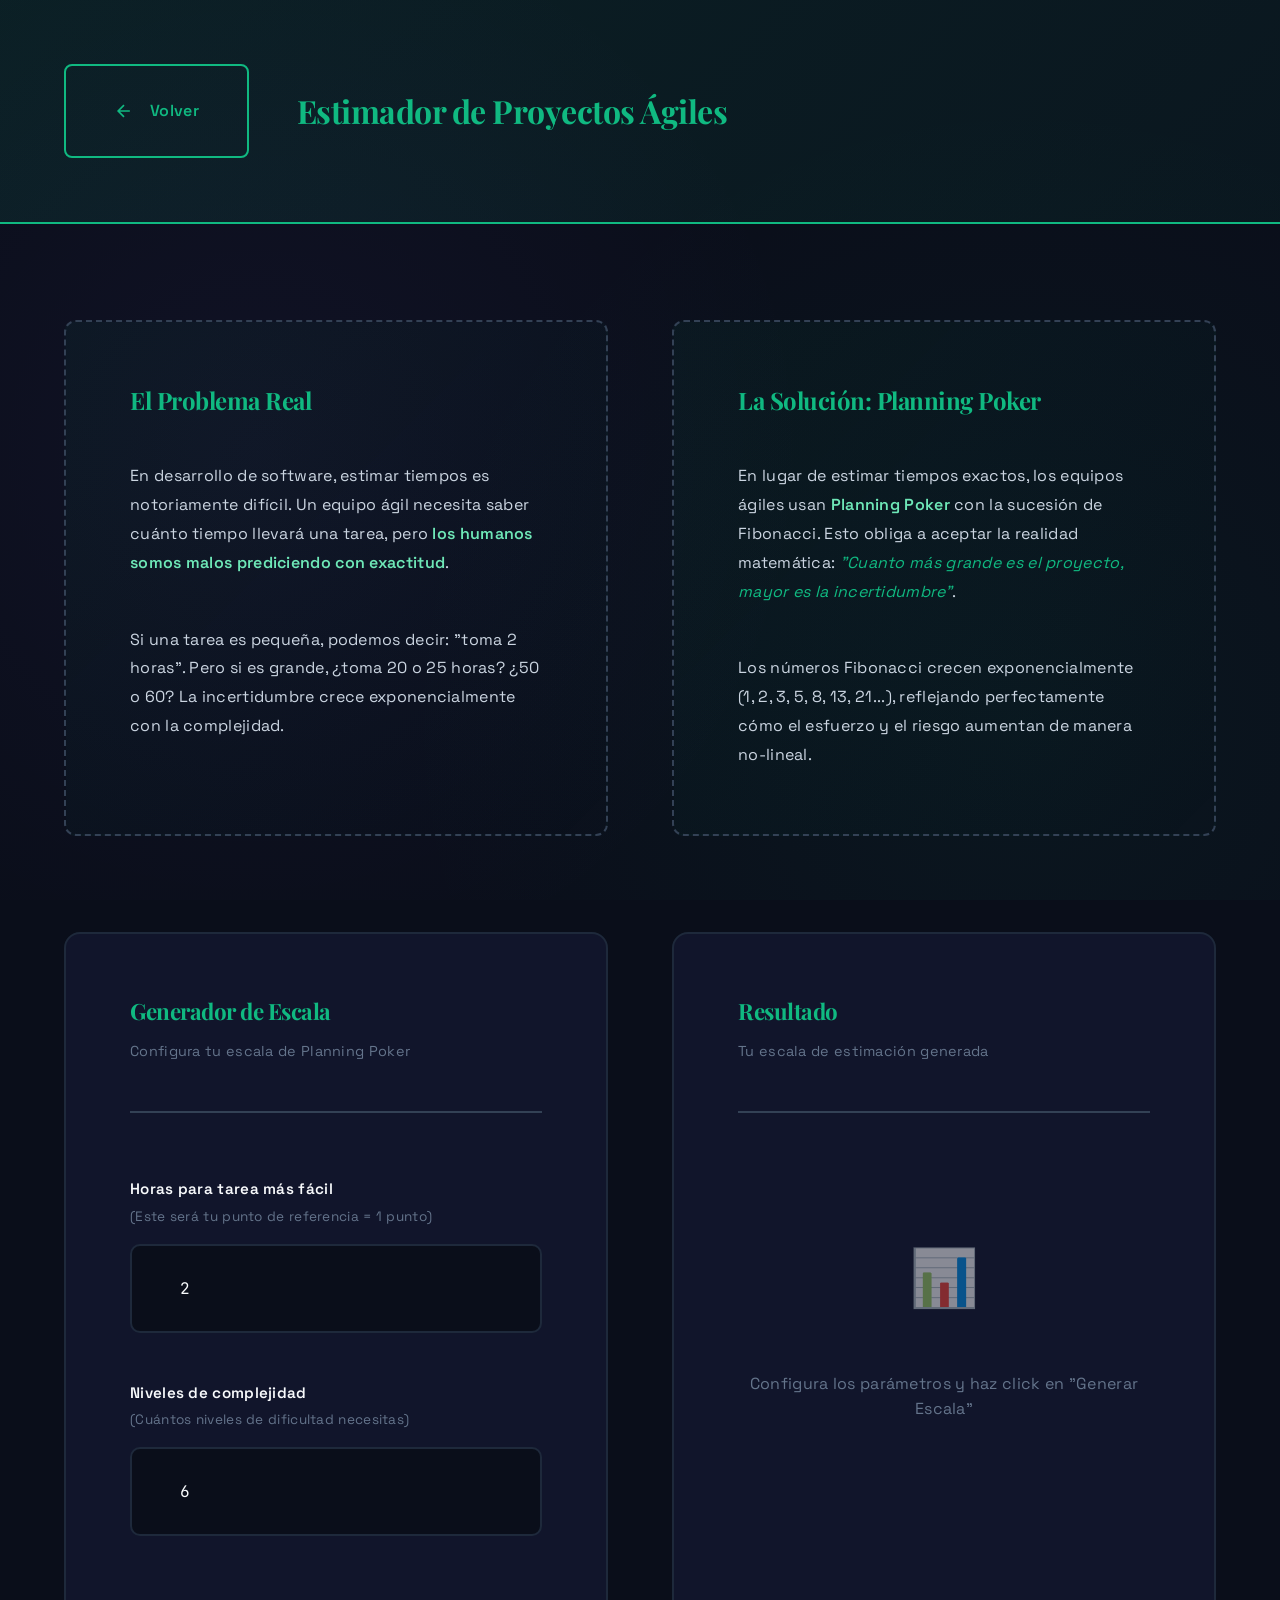
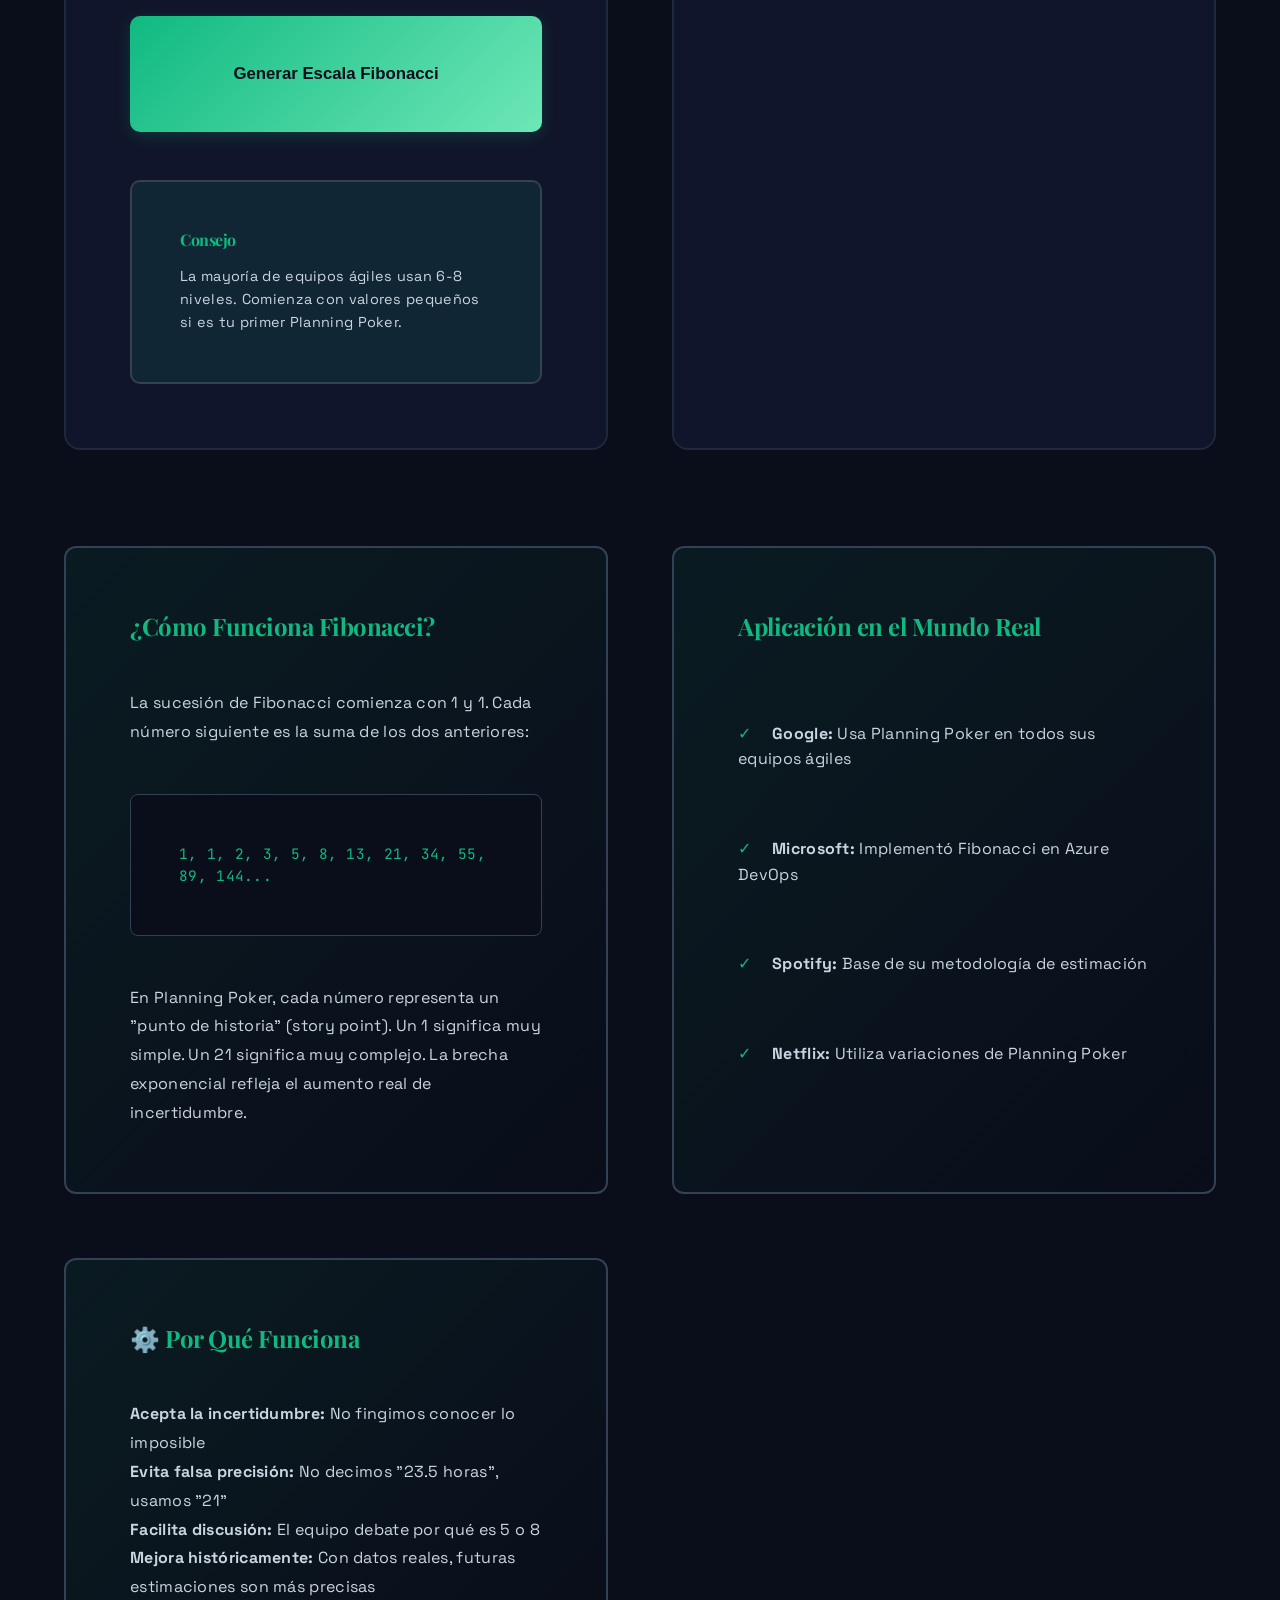
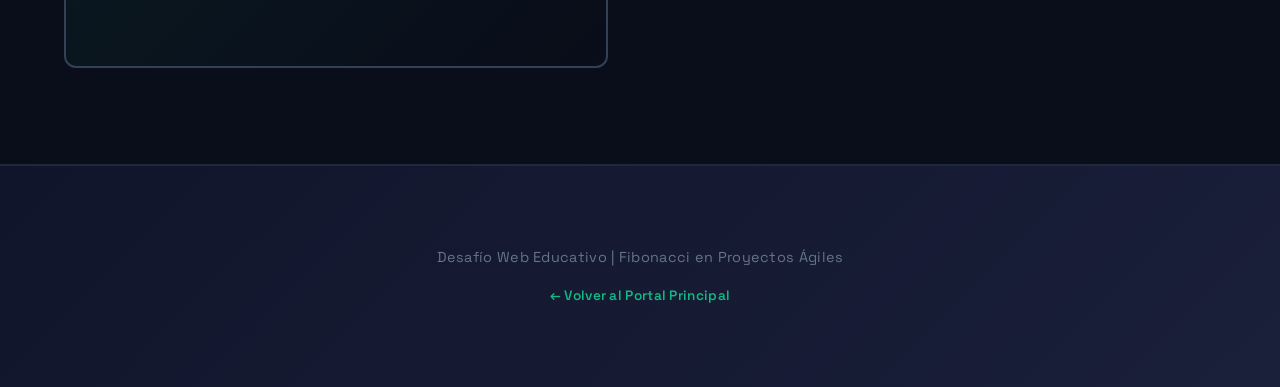
==== fibonacci.html @ 1121958d "Add files via upload" ====
<!DOCTYPE html>
<html lang="es">
<head>
    <!-- Metadatos -->
    <meta charset="UTF-8">
    <meta name="viewport" content="width=device-width, initial-scale=1.0">
    <meta name="description" content="Planificador de proyectos ágiles usando la sucesión de Fibonacci">
    
    <!-- Título -->
    <title>Planificador Ágil - MathVerse</title>
    
    <!-- Estilos -->
    <link rel="stylesheet" href="style.css">
    <link rel="stylesheet" href="fibonacci.css">
    
    <!-- Fonts -->
    <link rel="preconnect" href="https://fonts.googleapis.com">
    <link rel="preconnect" href="https://fonts.gstatic.com" crossorigin>
    <link href="https://fonts.googleapis.com/css2?family=Space+Grotesk:wght@400;600;700&family=JetBrains+Mono:wght@400;600&family=Playfair+Display:wght@700&display=swap" rel="stylesheet">
</head>
<body>
    <div class="page-wrapper">
        <!-- Header con navegación -->
        <header class="subpage-header">
            <a href="index.html" class="btn-back" title="Volver al inicio">
                <svg width="20" height="20" viewBox="0 0 24 24" fill="none" stroke="currentColor" stroke-width="2">
                    <path d="M19 12H5M12 19l-7-7 7-7"/>
                </svg>
                <span>Volver</span>
            </a>
            <h1 class="page-title">Estimador de Proyectos Ágiles</h1>
        </header>

        <!-- Contenido principal -->
        <main class="module-wrapper">
            <!-- Sección de contexto -->
            <section class="context-section">
                <article class="context-box">
                    <h2> El Problema Real</h2>
                    <p>
                        En desarrollo de software, estimar tiempos es notoriamente difícil. Un equipo ágil necesita 
                        saber cuánto tiempo llevará una tarea, pero <strong>los humanos somos malos prediciendo con exactitud</strong>.
                    </p>
                    <p>
                        Si una tarea es pequeña, podemos decir: "toma 2 horas". Pero si es grande, ¿toma 20 o 25 horas? 
                        ¿50 o 60? La incertidumbre crece exponencialmente con la complejidad.
                    </p>
                </article>

                <article class="context-box">
                    <h2> La Solución: Planning Poker</h2>
                    <p>
                        En lugar de estimar tiempos exactos, los equipos ágiles usan <strong>Planning Poker</strong> con la 
                        sucesión de Fibonacci. Esto obliga a aceptar la realidad matemática: 
                        <em>"Cuanto más grande es el proyecto, mayor es la incertidumbre"</em>.
                    </p>
                    <p>
                        Los números Fibonacci crecen exponencialmente (1, 2, 3, 5, 8, 13, 21...), 
                        reflejando perfectamente cómo el esfuerzo y el riesgo aumentan de manera no-lineal.
                    </p>
                </article>
            </section>

            <!-- Área de trabajo -->
            <section class="work-section">
                <!-- Panel de entrada -->
                <div class="input-panel">
                    <div class="panel-header">
                        <h3>Generador de Escala</h3>
                        <p class="panel-subtitle">Configura tu escala de Planning Poker</p>
                    </div>

                    <!-- Formulario -->
                    <form id="agileForm" class="agile-form">
                        <!-- Campo 1: Horas base -->
                        <div class="form-field">
                            <label for="baseHoras">
                                <span class="label-title"> Horas para tarea más fácil</span>
                                <span class="label-hint">(Este será tu punto de referencia = 1 punto)</span>
                            </label>
                            <input 
                                type="number" 
                                id="baseHoras" 
                                value="2" 
                                min="0.5" 
                                max="100" 
                                step="0.5"
                                required
                                placeholder="Ej: 2, 4, 8..."
                                title="Horas que toma la tarea más simple"
                            >
                            <span class="field-error" id="errorBase" style="display: none;"></span>
                        </div>

                        <!-- Campo 2: Niveles de complejidad -->
                        <div class="form-field">
                            <label for="niveles">
                                <span class="label-title"> Niveles de complejidad</span>
                                <span class="label-hint">(Cuántos niveles de dificultad necesitas)</span>
                            </label>
                            <input 
                                type="number" 
                                id="niveles" 
                                value="6" 
                                min="3" 
                                max="12"
                                required
                                placeholder="Entre 3 y 12..."
                                title="Cantidad de niveles Fibonacci a generar"
                            >
                            <span class="field-error" id="errorNiveles" style="display: none;"></span>
                        </div>

                        <!-- Botón de envío -->
                        <button type="button" id="btnCalcular" class="btn-calculate">
                            <span> Generar Escala Fibonacci</span>
                        </button>
                    </form>

                    <!-- Panel informativo -->
                    <div class="info-panel">
                        <h4> Consejo</h4>
                        <p>
                            La mayoría de equipos ágiles usan 6-8 niveles. 
                            Comienza con valores pequeños si es tu primer Planning Poker.
                        </p>
                    </div>
                </div>

                <!-- Panel de resultados -->
                <div class="output-panel">
                    <div class="panel-header">
                        <h3>Resultado</h3>
                        <p class="panel-subtitle">Tu escala de estimación generada</p>
                    </div>

                    <!-- Área de salida -->
                    <div id="resultadoAgile" class="result-area" style="display: none;">
                        <!-- Los resultados se insertan aquí dinámicamente -->
                    </div>

                    <!-- Placeholder cuando no hay resultados -->
                    <div id="placeholderResult" class="result-placeholder">
                        <div class="placeholder-icon">📊</div>
                        <p>Configura los parámetros y haz click en "Generar Escala"</p>
                    </div>
                </div>
            </section>

            <!-- Sección educativa -->
            <section class="education-section">
                <article class="education-box">
                    <h3> ¿Cómo Funciona Fibonacci?</h3>
                    <p>
                        La sucesión de Fibonacci comienza con 1 y 1. Cada número siguiente es la suma de los dos anteriores:
                    </p>
                    <code class="code-block">1, 1, 2, 3, 5, 8, 13, 21, 34, 55, 89, 144...</code>
                    <p style="margin-top: var(--spacing-md);">
                        En Planning Poker, cada número representa un "punto de historia" (story point). 
                        Un 1 significa muy simple. Un 21 significa muy complejo. 
                        La brecha exponencial refleja el aumento real de incertidumbre.
                    </p>
                </article>

                <article class="education-box">
                    <h3> Aplicación en el Mundo Real</h3>
                    <ul class="education-list">
                        <li><strong>Google:</strong> Usa Planning Poker en todos sus equipos ágiles</li>
                        <li><strong>Microsoft:</strong> Implementó Fibonacci en Azure DevOps</li>
                        <li><strong>Spotify:</strong> Base de su metodología de estimación</li>
                        <li><strong>Netflix:</strong> Utiliza variaciones de Planning Poker</li>
                    </ul>
                </article>

                <article class="education-box">
                    <h3>⚙️ Por Qué Funciona</h3>
                    <p>
                          <strong>Acepta la incertidumbre:</strong> No fingimos conocer lo imposible<br>
                          <strong>Evita falsa precisión:</strong> No decimos "23.5 horas", usamos "21"<br>
                          <strong>Facilita discusión:</strong> El equipo debate por qué es 5 o 8<br>
                          <strong>Mejora históricamente:</strong> Con datos reales, futuras estimaciones son más precisas
                    </p>
                </article>
            </section>
        </main>

        <!-- Footer -->
        <footer class="subpage-footer">
            <p>Desafío Web Educativo | Fibonacci en Proyectos Ágiles</p>
            <p style="font-size: 0.85rem; margin-top: 0.5rem;">
                <a href="index.html">← Volver al Portal Principal</a>
            </p>
        </footer>
    </div>

    <!-- Scripts -->
    <script src="fibonacci.js"></script>
</body>
</html>
---- style.css ----
/* ==========================================
   MATHVERSE - ESTILOS GLOBALES
   Diseño moderno y profesional
   ========================================== */

/* Variables CSS - Paleta de colores y estilos */
:root {
    /* Colores de fondo */
    --bg-primary: #0a0e1a;
    --bg-secondary: #11152b;
    --bg-tertiary: #1a1f3a;
    
    /* Colores de acento */
    --accent-fibonacci: #10b981;
    --accent-fibonacci-light: #6ee7b7;
    --accent-primes: #8b5cf6;
    --accent-primes-light: #c4b5fd;
    
    /* Colores de texto */
    --text-primary: #f8fafc;
    --text-secondary: #cbd5e1;
    --text-muted: #64748b;
    
    /* Bordes */
    --border-color: #1e293b;
    --border-light: #334155;
    
    /* Espaciado */
    --spacing-unit: 0.5rem;
    --spacing-xs: calc(var(--spacing-unit) * 2);
    --spacing-sm: calc(var(--spacing-unit) * 4);
    --spacing-md: calc(var(--spacing-unit) * 6);
    --spacing-lg: calc(var(--spacing-unit) * 8);
    --spacing-xl: calc(var(--spacing-unit) * 12);
    
    /* Transiciones */
    --transition-fast: 150ms cubic-bezier(0.4, 0, 0.2, 1);
    --transition-normal: 300ms cubic-bezier(0.4, 0, 0.2, 1);
    --transition-slow: 500ms cubic-bezier(0.4, 0, 0.2, 1);
}

/* Reset y estilos base */
* {
    margin: 0;
    padding: 0;
    box-sizing: border-box;
}

html {
    scroll-behavior: smooth;
}

body {
    background-color: var(--bg-primary);
    color: var(--text-primary);
    font-family: 'Space Grotesk', system-ui, -apple-system, sans-serif;
    font-size: 1rem;
    line-height: 1.6;
    letter-spacing: 0.3px;
    overflow-x: hidden;
    
    /* Fondo con patrón sutil */
    background-image: 
        radial-gradient(circle at 20% 50%, rgba(139, 92, 246, 0.05) 0%, transparent 50%),
        radial-gradient(circle at 80% 80%, rgba(16, 185, 129, 0.05) 0%, transparent 50%);
    background-attachment: fixed;
}

/* Tipografía */
h1, h2, h3, h4, h5, h6 {
    font-family: 'Playfair Display', serif;
    font-weight: 700;
    letter-spacing: -0.5px;
    line-height: 1.2;
}

h1 { font-size: 3.5rem; }
h2 { font-size: 2.2rem; }
h3 { font-size: 1.5rem; }
h4 { font-size: 1.1rem; }

code, pre {
    font-family: 'JetBrains Mono', monospace;
    background-color: var(--bg-secondary);
    color: var(--accent-fibonacci);
}

a {
    color: var(--accent-fibonacci);
    text-decoration: none;
    transition: color var(--transition-fast);
}

a:hover {
    color: var(--accent-fibonacci-light);
}

/* ==========================================
   LAYOUT PRINCIPAL
   ========================================== */

.page-wrapper {
    min-height: 100vh;
    display: flex;
    flex-direction: column;
}

/* Hero Section */
.hero-section {
    position: relative;
    padding: var(--spacing-xl) var(--spacing-lg);
    min-height: 60vh;
    display: flex;
    align-items: center;
    justify-content: center;
    overflow: hidden;
    border-bottom: 2px solid var(--border-color);
}

.hero-background {
    position: absolute;
    top: 0;
    left: 0;
    right: 0;
    bottom: 0;
    
    /* Gradientes animados */
    background: linear-gradient(
        135deg,
        rgba(139, 92, 246, 0.1) 0%,
        rgba(16, 185, 129, 0.1) 100%
    );
    
    /* Efecto de movimiento */
    animation: gradientFlow 15s ease infinite;
    z-index: -1;
}

@keyframes gradientFlow {
    0%, 100% { 
        background-position: 0% 50%;
        filter: brightness(1);
    }
    50% { 
        background-position: 100% 50%;
        filter: brightness(1.1);
    }
}

.hero-content {
    text-align: center;
    max-width: 900px;
    z-index: 1;
    animation: fadeInUp 0.8s ease-out;
}

@keyframes fadeInUp {
    from {
        opacity: 0;
        transform: translateY(30px);
    }
    to {
        opacity: 1;
        transform: translateY(0);
    }
}

.main-title {
    font-size: 4rem;
    margin-bottom: var(--spacing-xs);
    background: linear-gradient(135deg, var(--accent-fibonacci), var(--accent-primes));
    -webkit-background-clip: text;
    -webkit-text-fill-color: transparent;
    background-clip: text;
    transition: transform var(--transition-normal);
}

.main-title:hover {
    transform: scale(1.05);
}

.hero-subtitle {
    font-size: 1.5rem;
    color: var(--text-secondary);
    margin-bottom: var(--spacing-sm);
    font-weight: 600;
}

.hero-description {
    font-size: 1.05rem;
    color: var(--text-muted);
    max-width: 600px;
    margin: 0 auto;
    line-height: 1.8;
}

/* ==========================================
   SECCIÓN DE HERRAMIENTAS
   ========================================== */

.tools-section {
    flex: 1;
    padding: var(--spacing-xl) var(--spacing-lg);
    max-width: 1400px;
    margin: 0 auto;
    width: 100%;
}

.intro-block {
    text-align: center;
    margin-bottom: var(--spacing-xl);
    padding: var(--spacing-lg);
    background: linear-gradient(135deg, rgba(139, 92, 246, 0.05), rgba(16, 185, 129, 0.05));
    border: 1px solid var(--border-light);
    border-radius: 12px;
    animation: fadeInUp 0.8s ease-out 0.2s both;
}

.intro-block h2 {
    margin-bottom: var(--spacing-md);
    color: var(--text-primary);
}

.intro-block p {
    font-size: 1.1rem;
    color: var(--text-secondary);
    max-width: 700px;
    margin: 0 auto;
    line-height: 1.8;
}

/* Grid de Herramientas */
.tools-grid {
    display: grid;
    grid-template-columns: repeat(auto-fit, minmax(480px, 1fr));
    gap: var(--spacing-lg);
    margin-bottom: var(--spacing-xl);
}

@media (max-width: 1024px) {
    .tools-grid {
        grid-template-columns: 1fr;
    }
}

/* Cards de Herramientas */
.tool-card {
    display: flex;
    flex-direction: column;
    background: linear-gradient(135deg, var(--bg-secondary) 0%, var(--bg-tertiary) 100%);
    border: 2px solid var(--border-color);
    border-radius: 16px;
    padding: var(--spacing-lg);
    transition: all var(--transition-normal);
    animation: fadeInUp 0.8s ease-out 0.3s both;
    position: relative;
    overflow: hidden;
}

.tool-card::before {
    content: '';
    position: absolute;
    top: -50%;
    right: -50%;
    width: 100%;
    height: 100%;
    background: radial-gradient(circle, rgba(255,255,255,0.05) 0%, transparent 70%);
    opacity: 0;
    transition: opacity var(--transition-normal);
    z-index: 1;
}

.tool-card:hover {
    transform: translateY(-8px);
    border-color: currentColor;
}

.tool-card:hover::before {
    opacity: 1;
}

.tool-card.card-fibonacci {
    --accent-color: var(--accent-fibonacci);
    color: var(--text-primary);
}

.tool-card.card-fibonacci:hover {
    box-shadow: 0 20px 40px rgba(16, 185, 129, 0.15);
    border-color: var(--accent-fibonacci);
}

.tool-card.card-primes {
    --accent-color: var(--accent-primes);
    color: var(--text-primary);
}

.tool-card.card-primes:hover {
    box-shadow: 0 20px 40px rgba(139, 92, 246, 0.15);
    border-color: var(--accent-primes);
}

/* Header de Card */
.card-header {
    display: flex;
    align-items: center;
    gap: var(--spacing-md);
    margin-bottom: var(--spacing-md);
    padding-bottom: var(--spacing-md);
    border-bottom: 1px solid var(--border-light);
    position: relative;
    z-index: 2;
}

.card-icon {
    font-size: 3rem;
    font-weight: bold;
    opacity: 0.9;
}

.card-header h3 {
    margin: 0;
    font-size: 1.8rem;
}

/* Contenido de Card */
.card-content {
    flex: 1;
    margin-bottom: var(--spacing-md);
    position: relative;
    z-index: 2;
}

.problem-title,
.solution-title {
    font-size: 0.95rem;
    font-weight: 600;
    color: var(--accent-color);
    margin-top: var(--spacing-md);
    margin-bottom: var(--spacing-xs);
    text-transform: uppercase;
    letter-spacing: 1px;
}

.problem-title {
    margin-top: 0;
}

.problem-description,
.solution-description {
    font-size: 0.95rem;
    color: var(--text-secondary);
    line-height: 1.8;
    margin-bottom: var(--spacing-sm);
}

/* Lista de características */
.features-list {
    display: flex;
    gap: var(--spacing-sm);
    flex-wrap: wrap;
    margin-top: var(--spacing-md);
}

.feature {
    display: inline-block;
    padding: var(--spacing-xs) var(--spacing-sm);
    background-color: rgba(139, 92, 246, 0.1);
    border: 1px solid var(--accent-color);
    border-radius: 8px;
    font-size: 0.85rem;
    color: var(--accent-color);
    font-weight: 500;
}

.card-fibonacci .feature {
    background-color: rgba(16, 185, 129, 0.1);
    border-color: var(--accent-fibonacci);
    color: var(--accent-fibonacci);
}

.card-primes .feature {
    background-color: rgba(139, 92, 246, 0.1);
    border-color: var(--accent-primes);
    color: var(--accent-primes);
}

/* Botón de acción */
.card-action {
    display: inline-flex;
    align-items: center;
    justify-content: center;
    gap: var(--spacing-xs);
    padding: var(--spacing-sm) var(--spacing-md);
    border-radius: 10px;
    font-weight: 600;
    font-size: 1rem;
    transition: all var(--transition-fast);
    border: none;
    cursor: pointer;
    position: relative;
    z-index: 2;
    width: 100%;
    text-align: center;
}

.btn-fibonacci {
    background: var(--accent-fibonacci);
    color: var(--bg-primary);
}

.btn-fibonacci:hover {
    background: var(--accent-fibonacci-light);
    transform: translateX(4px);
    box-shadow: 0 10px 20px rgba(16, 185, 129, 0.3);
}

.btn-primes {
    background: var(--accent-primes);
    color: #fff;
}

.btn-primes:hover {
    background: var(--accent-primes-light);
    transform: translateX(4px);
    box-shadow: 0 10px 20px rgba(139, 92, 246, 0.3);
}

/* ==========================================
   FOOTER
   ========================================== */

.footer-section {
    background: linear-gradient(135deg, var(--bg-secondary) 0%, var(--bg-tertiary) 100%);
    border-top: 2px solid var(--border-color);
    padding: var(--spacing-xl) var(--spacing-lg);
    margin-top: auto;
}

.footer-content {
    max-width: 1400px;
    margin: 0 auto var(--spacing-lg);
}

.footer-content h3 {
    text-align: center;
    margin-bottom: var(--spacing-lg);
    background: linear-gradient(135deg, var(--accent-fibonacci), var(--accent-primes));
    -webkit-background-clip: text;
    -webkit-text-fill-color: transparent;
    background-clip: text;
}

.concepts-grid {
    display: grid;
    grid-template-columns: repeat(auto-fit, minmax(280px, 1fr));
    gap: var(--spacing-md);
}

.concept-box {
    padding: var(--spacing-md);
    background-color: rgba(139, 92, 246, 0.05);
    border: 1px solid var(--border-light);
    border-radius: 10px;
    transition: all var(--transition-normal);
}

.concept-box:hover {
    background-color: rgba(139, 92, 246, 0.1);
    border-color: var(--accent-primes);
    transform: translateY(-4px);
}

.concept-box h4 {
    color: var(--accent-fibonacci);
    margin-bottom: var(--spacing-xs);
}

.concept-box p {
    color: var(--text-secondary);
    font-size: 0.95rem;
    line-height: 1.6;
}

.footer-bottom {
    text-align: center;
    padding-top: var(--spacing-md);
    border-top: 1px solid var(--border-light);
    color: var(--text-muted);
    font-size: 0.9rem;
}

.footer-bottom p {
    margin: var(--spacing-xs) 0;
}

.footer-bottom strong {
    color: var(--text-secondary);
}

/* ==========================================
   RESPONSIVIDAD
   ========================================== */

@media (max-width: 768px) {
    :root {
        font-size: 0.95rem;
    }
    
    h1 { font-size: 2.5rem; }
    h2 { font-size: 1.8rem; }
    h3 { font-size: 1.3rem; }
    
    .hero-section {
        padding: var(--spacing-lg) var(--spacing-md);
        min-height: 50vh;
    }
    
    .main-title {
        font-size: 2.5rem;
    }
    
    .hero-subtitle {
        font-size: 1.2rem;
    }
    
    .tools-section {
        padding: var(--spacing-lg) var(--spacing-md);
    }
    
    .tools-grid {
        grid-template-columns: 1fr;
        gap: var(--spacing-md);
    }
    
    .tool-card {
        padding: var(--spacing-md);
    }
}

@media (max-width: 480px) {
    h1 { font-size: 2rem; }
    h2 { font-size: 1.5rem; }
    
    .hero-section {
        padding: var(--spacing-md) var(--spacing-sm);
        min-height: 45vh;
    }
    
    .main-title {
        font-size: 2rem;
    }
    
    .hero-subtitle {
        font-size: 1rem;
    }
    
    .hero-description {
        font-size: 0.95rem;
    }
    
    .tools-section {
        padding: var(--spacing-md) var(--spacing-sm);
    }
    
    .intro-block {
        padding: var(--spacing-md);
    }
    
    .tool-card {
        padding: var(--spacing-md);
        gap: var(--spacing-md);
    }
    
    .card-header {
        flex-wrap: wrap;
        gap: var(--spacing-sm);
    }
    
    .card-action {
        padding: var(--spacing-sm) var(--spacing-md);
    }
    
    .features-list {
        justify-content: center;
    }
    
    .footer-content h3 {
        margin-bottom: var(--spacing-md);
    }
}

/* ==========================================
   ACCESIBILIDAD
   ========================================== */

@media (prefers-reduced-motion: reduce) {
    * {
        animation-duration: 0.01ms !important;
        animation-iteration-count: 1 !important;
        transition-duration: 0.01ms !important;
    }
}

/* Focus visible para navegación por teclado */
a:focus-visible,
button:focus-visible {
    outline: 2px solid var(--accent-fibonacci);
    outline-offset: 2px;
}

/* Modo oscuro (por defecto en este proyecto) */
@media (prefers-color-scheme: dark) {
    /* Los estilos ya están optimizados para modo oscuro */
}
---- fibonacci.css ----
/* ==========================================
   FIBONACCI - ESTILOS ESPECÍFICOS
   Diseño de página de módulo
   ========================================== */

/* Variables específicas de Fibonacci */
:root {
    --accent-module: #10b981;
    --accent-module-light: #6ee7b7;
}

/* ==========================================
   HEADER DE SUBPÁGINA
   ========================================== */

.subpage-header {
    background: linear-gradient(135deg, rgba(16, 185, 129, 0.1), rgba(16, 185, 129, 0.05));
    border-bottom: 2px solid var(--accent-module);
    padding: var(--spacing-lg) var(--spacing-lg);
    display: flex;
    align-items: center;
    gap: var(--spacing-md);
}

.btn-back {
    display: inline-flex;
    align-items: center;
    gap: var(--spacing-xs);
    padding: var(--spacing-sm) var(--spacing-md);
    background-color: transparent;
    border: 2px solid var(--accent-module);
    border-radius: 8px;
    color: var(--accent-module);
    font-weight: 600;
    transition: all var(--transition-fast);
    cursor: pointer;
    text-decoration: none;
    white-space: nowrap;
}

.btn-back:hover {
    background-color: var(--accent-module);
    color: var(--bg-primary);
    transform: translateX(-4px);
}

.page-title {
    flex: 1;
    margin: 0;
    color: var(--accent-module);
    font-size: 2rem;
}

@media (max-width: 768px) {
    .subpage-header {
        flex-direction: column;
        align-items: flex-start;
        padding: var(--spacing-md) var(--spacing-md);
    }
    
    .page-title {
        font-size: 1.5rem;
    }
}

/* ==========================================
   CONTENEDOR DE MÓDULO
   ========================================== */

.module-wrapper {
    max-width: 1400px;
    margin: 0 auto;
    padding: var(--spacing-xl) var(--spacing-lg);
    width: 100%;
    flex: 1;
}

@media (max-width: 768px) {
    .module-wrapper {
        padding: var(--spacing-lg) var(--spacing-md);
    }
}

/* ==========================================
   SECCIÓN DE CONTEXTO
   ========================================== */

.context-section {
    display: grid;
    grid-template-columns: repeat(auto-fit, minmax(400px, 1fr));
    gap: var(--spacing-lg);
    margin-bottom: var(--spacing-xl);
}

@media (max-width: 900px) {
    .context-section {
        grid-template-columns: 1fr;
    }
}

.context-box {
    background: linear-gradient(135deg, rgba(16, 185, 129, 0.05), transparent);
    border: 2px dashed var(--border-light);
    border-radius: 12px;
    padding: var(--spacing-lg);
    animation: fadeInUp 0.8s ease-out;
}

.context-box h2 {
    color: var(--accent-module);
    margin-bottom: var(--spacing-md);
    font-size: 1.5rem;
}

.context-box p {
    color: var(--text-secondary);
    line-height: 1.8;
    margin-bottom: var(--spacing-md);
}

.context-box p:last-child {
    margin-bottom: 0;
}

.context-box strong {
    color: var(--accent-module-light);
    font-weight: 600;
}

.context-box em {
    color: var(--accent-module);
    font-style: italic;
}

/* ==========================================
   SECCIÓN DE TRABAJO (Entrada + Salida)
   ========================================== */

.work-section {
    display: grid;
    grid-template-columns: 1fr 1fr;
    gap: var(--spacing-lg);
    margin-bottom: var(--spacing-xl);
    animation: fadeInUp 0.8s ease-out 0.2s both;
}

@media (max-width: 1024px) {
    .work-section {
        grid-template-columns: 1fr;
    }
}

/* Paneles generales */
.input-panel,
.output-panel {
    background: var(--bg-secondary);
    border: 2px solid var(--border-color);
    border-radius: 16px;
    padding: var(--spacing-lg);
    transition: all var(--transition-normal);
}

.input-panel:hover,
.output-panel:hover {
    border-color: var(--accent-module);
    box-shadow: 0 10px 30px rgba(16, 185, 129, 0.1);
}

/* Header de panel */
.panel-header {
    margin-bottom: var(--spacing-lg);
    padding-bottom: var(--spacing-md);
    border-bottom: 2px solid var(--border-light);
}

.panel-header h3 {
    margin: 0 0 var(--spacing-xs) 0;
    color: var(--accent-module);
    font-size: 1.4rem;
}

.panel-subtitle {
    margin: 0;
    color: var(--text-muted);
    font-size: 0.9rem;
}

/* ==========================================
   FORMULARIO
   ========================================== */

.agile-form {
    display: flex;
    flex-direction: column;
    gap: var(--spacing-md);
}

.form-field {
    display: flex;
    flex-direction: column;
    gap: var(--spacing-xs);
}

.form-field label {
    display: flex;
    flex-direction: column;
    gap: 0.25rem;
}

.label-title {
    font-weight: 600;
    color: var(--text-primary);
    font-size: 0.95rem;
}

.label-hint {
    font-size: 0.85rem;
    color: var(--text-muted);
    font-weight: 400;
}

.form-field input {
    padding: var(--spacing-sm) var(--spacing-md);
    background-color: var(--bg-primary);
    border: 2px solid var(--border-color);
    border-radius: 10px;
    color: var(--text-primary);
    font-family: 'JetBrains Mono', monospace;
    font-size: 1rem;
    transition: all var(--transition-fast);
    outline: none;
}

.form-field input:focus {
    border-color: var(--accent-module);
    box-shadow: 0 0 0 3px rgba(16, 185, 129, 0.1);
}

.form-field input:invalid {
    border-color: #ef4444;
}

/* Mensaje de error */
.field-error {
    font-size: 0.85rem;
    color: #ef4444;
    margin-top: -0.25rem;
    font-weight: 500;
}

/* ==========================================
   BOTÓN DE CÁLCULO
   ========================================== */

#btnCalcular {
    padding: var(--spacing-md) var(--spacing-lg);
    background: linear-gradient(135deg, var(--accent-module), var(--accent-module-light));
    color: var(--bg-primary);
    border: none;
    border-radius: 10px;
    font-weight: 700;
    font-size: 1.05rem;
    cursor: pointer;
    transition: all var(--transition-fast);
    margin-top: var(--spacing-sm);
    box-shadow: 0 4px 15px rgba(16, 185, 129, 0.2);
}

#btnCalcular:hover {
    transform: translateY(-2px);
    box-shadow: 0 6px 20px rgba(16, 185, 129, 0.3);
}

#btnCalcular:active {
    transform: translateY(0);
}

#btnCalcular:disabled {
    opacity: 0.5;
    cursor: not-allowed;
}

/* ==========================================
   PANEL INFORMATIVO
   ========================================== */

.info-panel {
    background-color: rgba(16, 185, 129, 0.1);
    border: 2px solid var(--border-light);
    border-radius: 10px;
    padding: var(--spacing-md);
    margin-top: var(--spacing-md);
}

.info-panel h4 {
    color: var(--accent-module);
    margin-bottom: var(--spacing-xs);
    font-size: 1rem;
}

.info-panel p {
    color: var(--text-secondary);
    font-size: 0.9rem;
    line-height: 1.6;
    margin: 0;
}

/* ==========================================
   ÁREA DE RESULTADOS
   ========================================== */

.result-area {
    animation: slideIn 0.4s ease-out;
}

@keyframes slideIn {
    from {
        opacity: 0;
        transform: translateY(20px);
    }
    to {
        opacity: 1;
        transform: translateY(0);
    }
}

/* Placeholder de resultado */
.result-placeholder {
    display: flex;
    flex-direction: column;
    align-items: center;
    justify-content: center;
    min-height: 300px;
    color: var(--text-muted);
    text-align: center;
}

.placeholder-icon {
    font-size: 3.5rem;
    margin-bottom: var(--spacing-md);
    opacity: 0.5;
}

.result-placeholder p {
    font-size: 1rem;
    margin: 0;
}

/* ==========================================
   TABLA DE RESULTADOS
   ========================================== */

.escala-tabla {
    width: 100%;
    margin-bottom: var(--spacing-md);
}

.escala-header {
    display: grid;
    grid-template-columns: 1.5fr 1fr;
    gap: var(--spacing-md);
    padding: var(--spacing-md);
    background-color: rgba(16, 185, 129, 0.1);
    border-bottom: 2px solid var(--accent-module);
    border-radius: 8px 8px 0 0;
    font-weight: 700;
    color: var(--accent-module);
    margin-bottom: 0;
}

.escala-row {
    display: grid;
    grid-template-columns: 1.5fr 1fr;
    gap: var(--spacing-md);
    padding: var(--spacing-md);
    border-bottom: 1px solid var(--border-light);
    align-items: center;
}

.escala-row:last-child {
    border-bottom: none;
    border-radius: 0 0 8px 8px;
    background-color: rgba(16, 185, 129, 0.05);
}

.escala-row:hover {
    background-color: rgba(16, 185, 129, 0.1);
}

.escala-label {
    color: var(--text-secondary);
    font-weight: 600;
}

.escala-valor {
    text-align: right;
    font-family: 'JetBrains Mono', monospace;
    color: var(--accent-module);
    font-weight: 700;
    font-size: 1.1rem;
}

/* ==========================================
   CAJA DE EXPLICACIÓN
   ========================================== */

.explanation-box {
    background-color: rgba(16, 185, 129, 0.08);
    border-left: 4px solid var(--accent-module);
    padding: var(--spacing-md);
    margin-top: var(--spacing-md);
    border-radius: 0 8px 8px 0;
}

.explanation-box h4 {
    color: var(--accent-module);
    margin-bottom: var(--spacing-xs);
    font-size: 0.95rem;
    text-transform: uppercase;
    letter-spacing: 1px;
}

.explanation-box p {
    color: var(--text-secondary);
    font-size: 0.9rem;
    line-height: 1.7;
    margin-bottom: var(--spacing-xs);
}

.explanation-box p:last-child {
    margin-bottom: 0;
}

/* ==========================================
   SECCIÓN EDUCATIVA
   ========================================== */

.education-section {
    display: grid;
    grid-template-columns: repeat(auto-fit, minmax(350px, 1fr));
    gap: var(--spacing-lg);
    animation: fadeInUp 0.8s ease-out 0.4s both;
}

@media (max-width: 900px) {
    .education-section {
        grid-template-columns: 1fr;
    }
}

.education-box {
    background: linear-gradient(135deg, rgba(16, 185, 129, 0.08), transparent);
    border: 2px solid var(--border-light);
    border-radius: 12px;
    padding: var(--spacing-lg);
    transition: all var(--transition-normal);
}

.education-box:hover {
    border-color: var(--accent-module);
    transform: translateY(-4px);
}

.education-box h3 {
    color: var(--accent-module);
    margin-bottom: var(--spacing-md);
}

.education-box p {
    color: var(--text-secondary);
    line-height: 1.8;
    margin-bottom: var(--spacing-md);
}

.education-box p:last-child {
    margin-bottom: 0;
}

/* Bloque de código */
.code-block {
    display: block;
    background-color: var(--bg-primary);
    padding: var(--spacing-md);
    border-radius: 8px;
    overflow-x: auto;
    margin: var(--spacing-md) 0;
    border: 1px solid var(--border-light);
    color: var(--accent-module);
    font-size: 0.9rem;
    line-height: 1.5;
}

/* Lista educativa */
.education-list {
    list-style: none;
    padding: 0;
    margin: var(--spacing-md) 0 0 0;
}

.education-list li {
    padding: var(--spacing-sm) 0;
    color: var(--text-secondary);
    line-height: 1.6;
}

.education-list li:before {
    content: '✓ ';
    color: var(--accent-module);
    font-weight: bold;
    margin-right: var(--spacing-xs);
}

/* ==========================================
   FOOTER DE SUBPÁGINA
   ========================================== */

.subpage-footer {
    background: linear-gradient(135deg, var(--bg-secondary) 0%, var(--bg-tertiary) 100%);
    border-top: 2px solid var(--border-color);
    padding: var(--spacing-lg);
    text-align: center;
    color: var(--text-muted);
    font-size: 0.9rem;
    margin-top: auto;
}

.subpage-footer p {
    margin: var(--spacing-xs) 0;
}

.subpage-footer a {
    color: var(--accent-module);
    text-decoration: none;
    font-weight: 600;
    transition: color var(--transition-fast);
}

.subpage-footer a:hover {
    color: var(--accent-module-light);
}

/* ==========================================
   RESPONSIVIDAD
   ========================================== */

@media (max-width: 768px) {
    .work-section {
        grid-template-columns: 1fr;
    }
    
    .escala-header,
    .escala-row {
        grid-template-columns: 1fr;
    }
    
    .escala-valor {
        text-align: left;
        order: -1;
    }
}
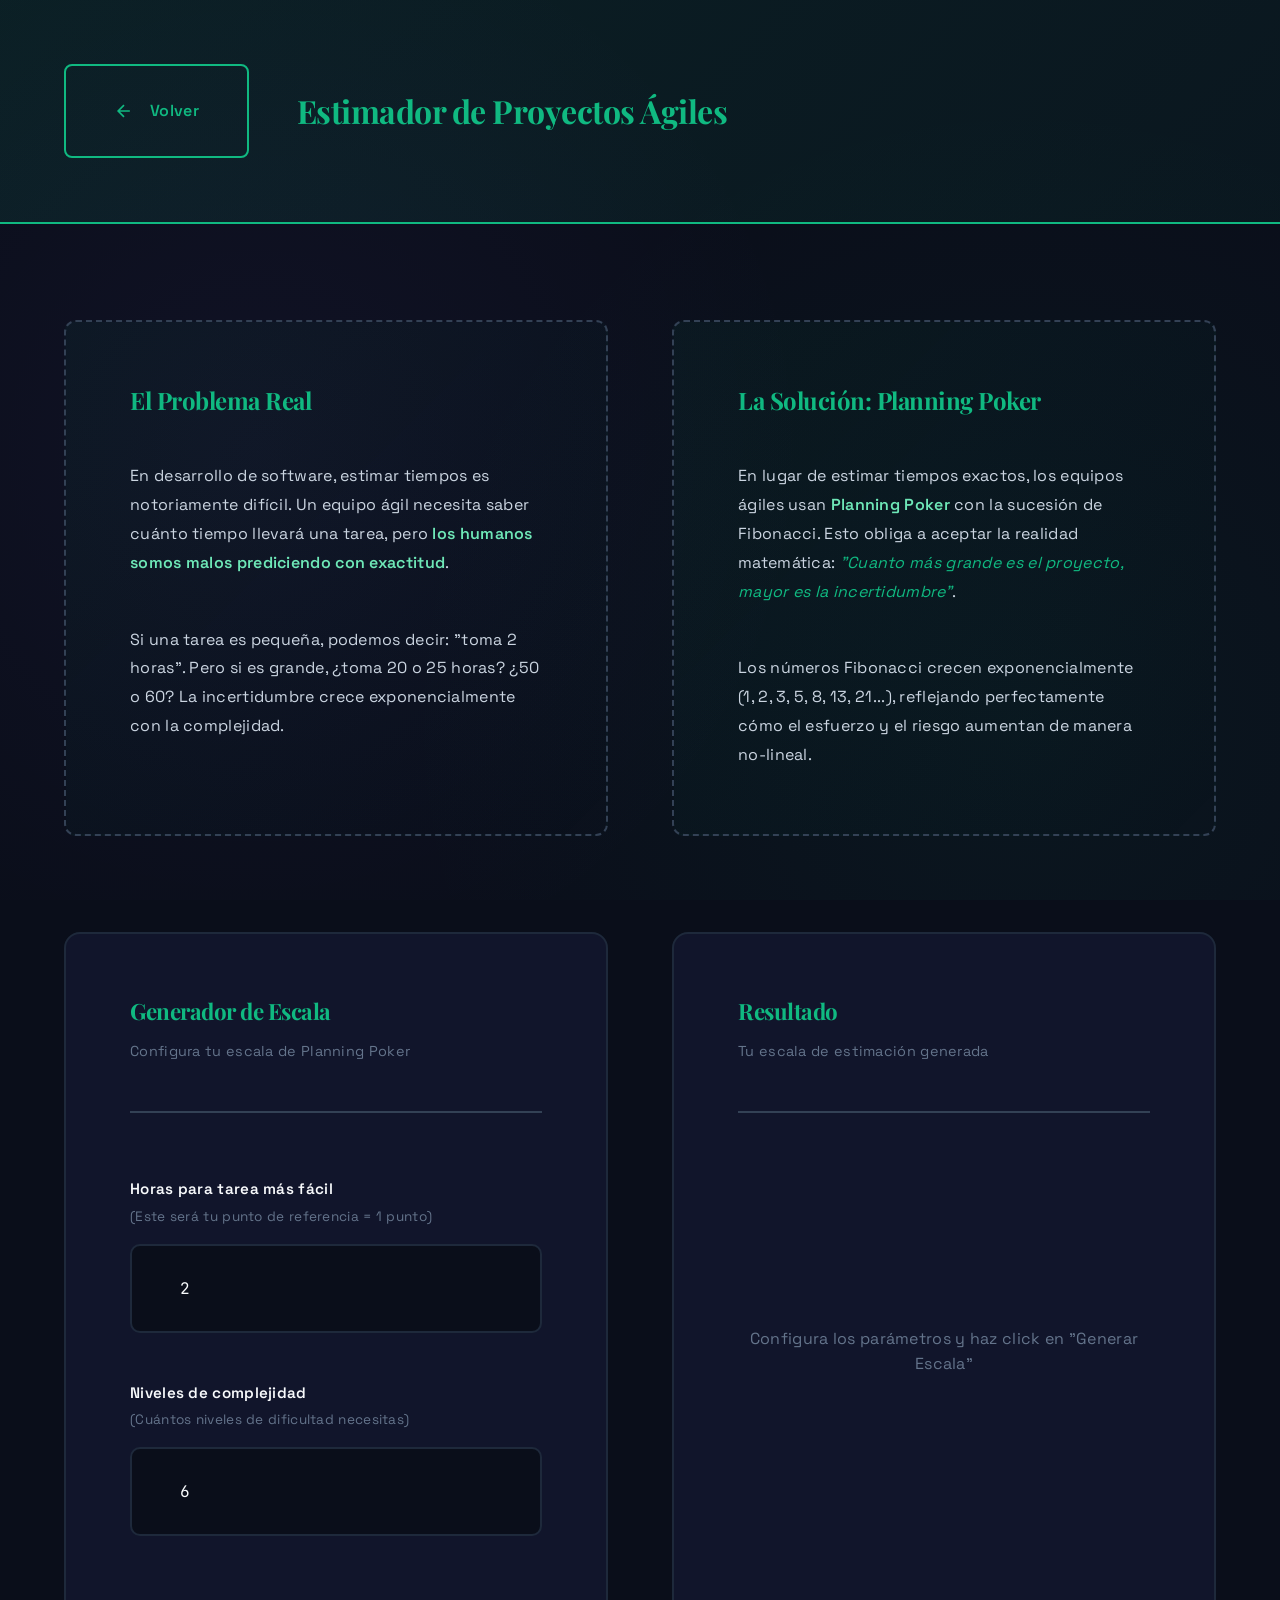
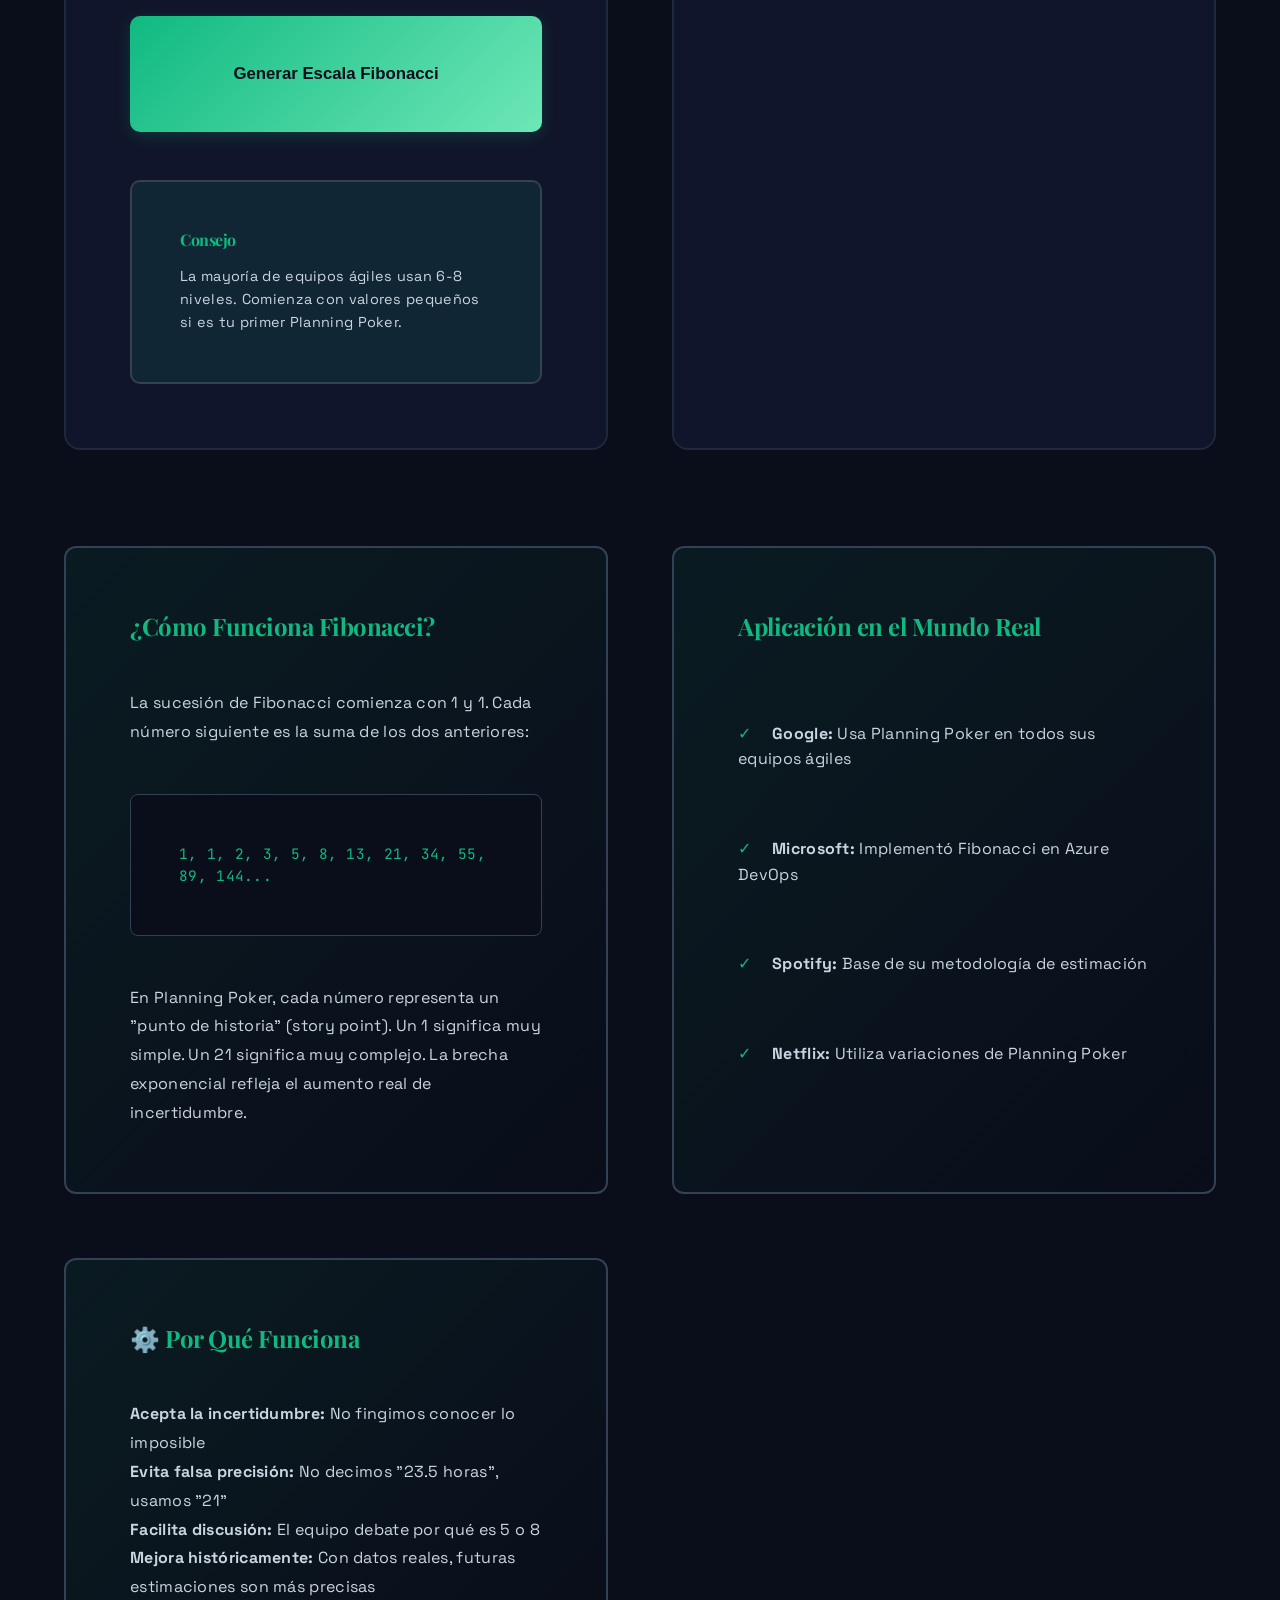
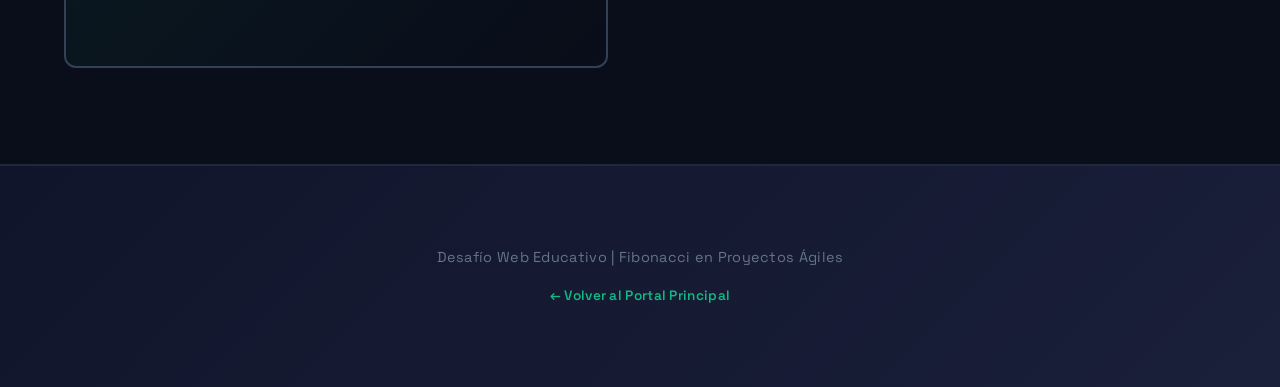
==== commit bb07ec83: "Update fibonacci.html" ====
--- a/fibonacci.html
+++ b/fibonacci.html
@@ -141,7 +141,7 @@
 
                     <!-- Placeholder cuando no hay resultados -->
                     <div id="placeholderResult" class="result-placeholder">
-                        <div class="placeholder-icon">📊</div>
+                        <div class="placeholder-icon"> </div>
                         <p>Configura los parámetros y haz click en "Generar Escala"</p>
                     </div>
                 </div>
